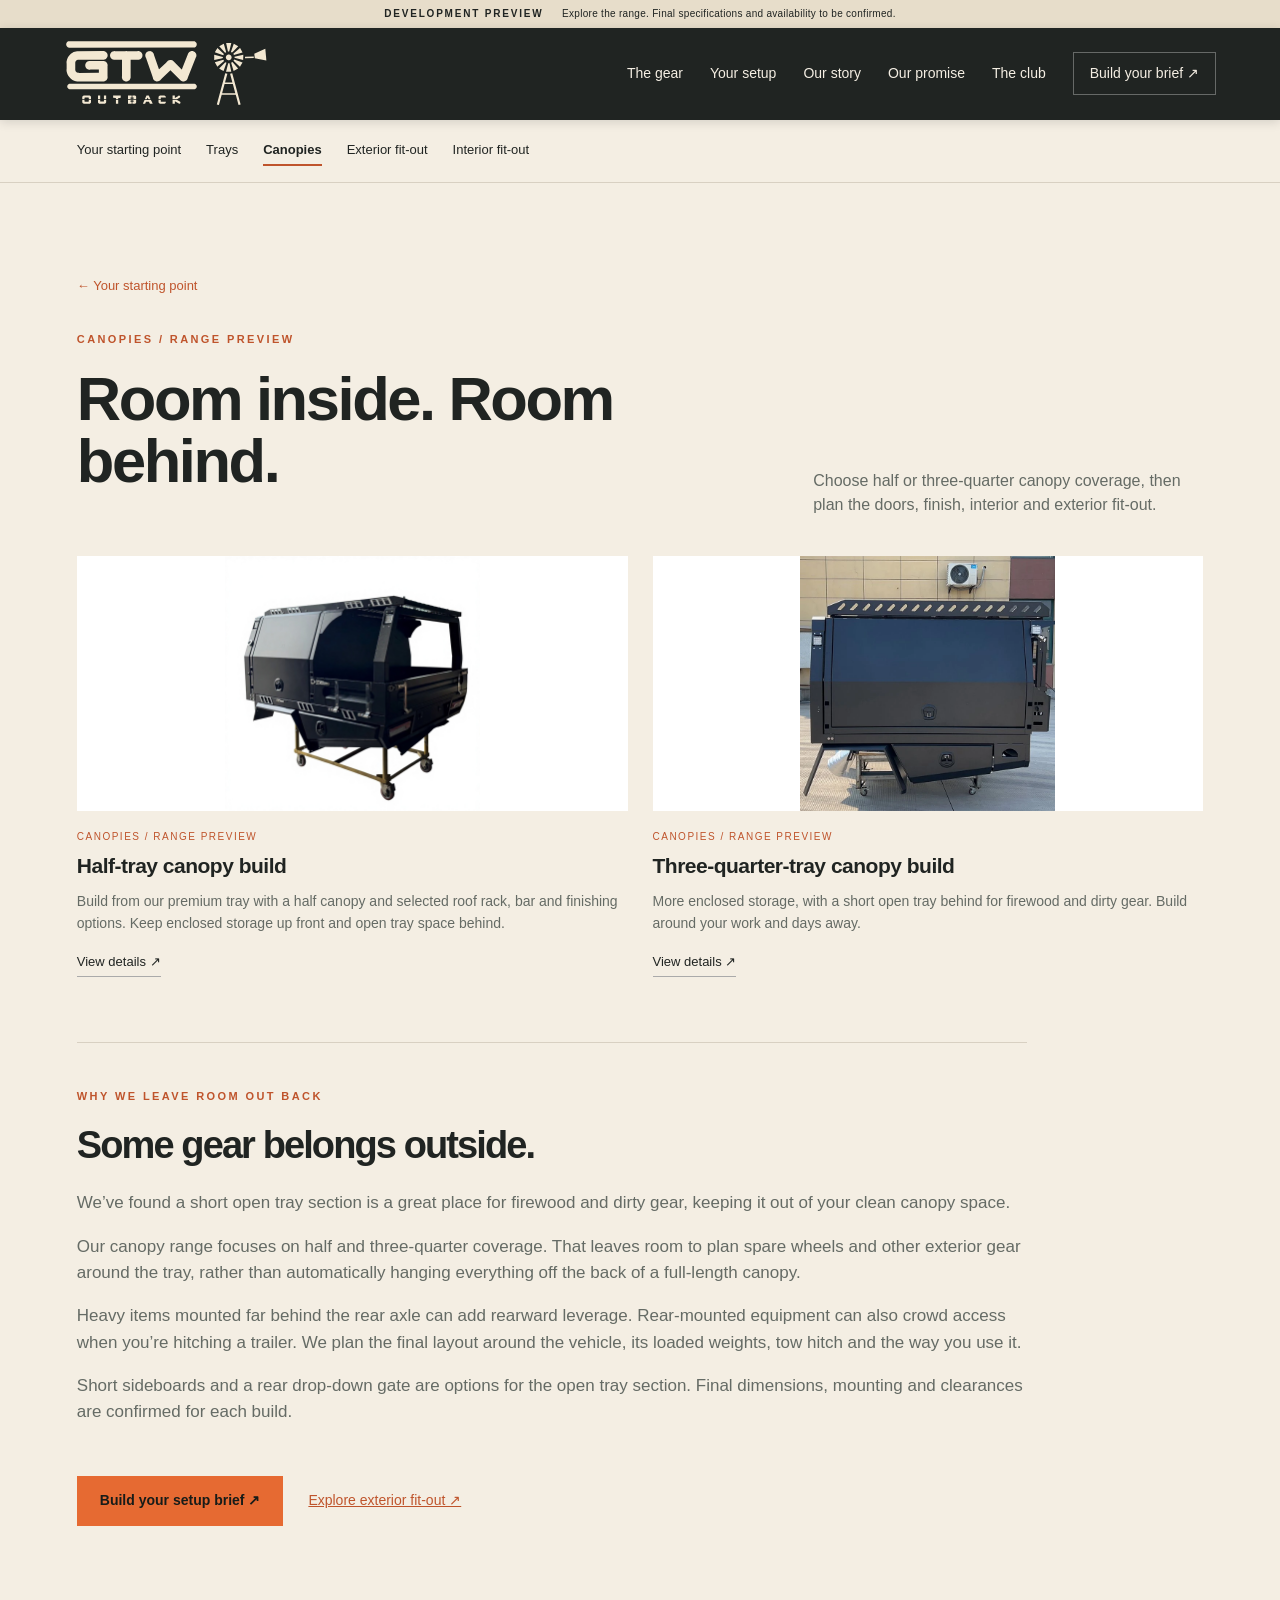
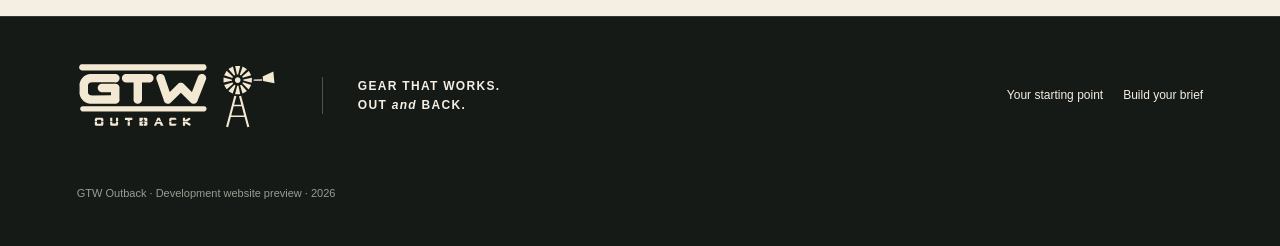
==== canopies.html @ 47a5a8a3 "Separate tray canopy exterior and interior ranges" ====
<!doctype html><html lang="en-AU"><head><meta charset="UTF-8"><meta name="viewport" content="width=device-width,initial-scale=1"><title>Canopies | GTW Outback</title><meta name="description" content="Choose half or three-quarter canopy coverage, then plan the doors, finish, interior and exterior fit-out."><link rel="stylesheet" href="style.css"></head><body data-range="Canopies"><div class="trial-bar">DEVELOPMENT PREVIEW <span>Explore the range. Final specifications and availability to be confirmed.</span></div><header><a class="brand" href="index.html" aria-label="GTW Outback home"><img src="assets/logo.svg" alt="GTW Outback"></a><button class="menu-toggle" aria-expanded="false" aria-controls="main-nav">Menu <span>☰</span></button><nav id="main-nav"><a href="gear.html">The gear</a><a href="gear.html#your-way">Your setup</a><a href="our-story.html">Our story</a><a href="gear.html#warranty">Our promise</a><a href="gear.html#club">The club</a><a class="nav-cta" href="gear.html#your-way">Build your brief ↗</a></nav></header><div class="range-navigation" role="navigation" aria-label="Product range"><a href="gear.html">Your starting point</a><a href="trays.html">Trays</a><a href="canopies.html" aria-current="page">Canopies</a><a href="exterior.html">Exterior fit-out</a><a href="interior.html">Interior fit-out</a></div><main><section class="section range-page"><a class="range-back" href="gear.html">← Your starting point</a><div class="section-head"><div><p class="eyebrow rust">CANOPIES / RANGE PREVIEW</p><h1>Room inside. Room behind.</h1></div><p>Choose half or three-quarter canopy coverage, then plan the doors, finish, interior and exterior fit-out.</p></div><div class="product-grid" id="range-grid"></div><section class="range-reason"><p class="eyebrow rust">WHY WE LEAVE ROOM OUT BACK</p><h2>Some gear belongs outside.</h2><p>We’ve found a short open tray section is a great place for firewood and dirty gear, keeping it out of your clean canopy space.</p><p>Our canopy range focuses on half and three-quarter coverage. That leaves room to plan spare wheels and other exterior gear around the tray, rather than automatically hanging everything off the back of a full-length canopy.</p><p>Heavy items mounted far behind the rear axle can add rearward leverage. Rear-mounted equipment can also crowd access when you’re hitching a trailer. We plan the final layout around the vehicle, its loaded weights, tow hitch and the way you use it.</p><p>Short sideboards and a rear drop-down gate are options for the open tray section. Final dimensions, mounting and clearances are confirmed for each build.</p></section><div class="range-next"><a class="button orange" href="gear.html#your-way">Build your setup brief ↗</a><a href="exterior.html">Explore exterior fit-out ↗</a></div></section></main><footer><img src="assets/logo.svg" alt="GTW Outback"><p>GEAR THAT WORKS.<br>OUT <em>and</em> BACK.</p><div><a href="gear.html">Your starting point</a><a href="gear.html#your-way">Build your brief</a></div><small>GTW Outback · Development website preview · 2026</small></footer><dialog id="range-dialog"><button class="close-dialog" aria-label="Close details">×</button><div id="range-detail"></div></dialog><script src="range-data.js"></script><script src="range.js"></script></body></html>
---- style.css ----
:root{--ink:#202422;--cream:#f4eee3;--rust:#bf542c;--orange:#e66a32;--muted:#656b65;--line:#d8d0c2}*{box-sizing:border-box}html{scroll-behavior:smooth;scroll-padding-top:96px}body{margin:0;background:var(--cream);color:var(--ink);font-family:Arial,Helvetica,sans-serif;font-size:16px;line-height:1.55}button,input{font:inherit}button,a,input,summary{touch-action:manipulation}button,a{ -webkit-tap-highlight-color:transparent}button{cursor:pointer}a{color:inherit;text-decoration:none}img{max-width:100%;display:block}button:focus-visible,a:focus-visible,input:focus-visible,summary:focus-visible{outline:3px solid #359ac5;outline-offset:5px}[hidden]{display:none!important}.trial-bar{padding:6px 5%;background:#e7ddca;font-size:10px;letter-spacing:1.8px;font-weight:bold;text-align:center}.trial-bar span{font-weight:normal;letter-spacing:.3px;margin-left:14px}header{background:var(--ink);color:var(--cream);height:92px;display:flex;align-items:center;justify-content:space-between;padding:14px 5%;position:sticky;top:0;z-index:20;box-shadow:0 2px 10px #0002}.brand img{width:205px}nav{display:flex;align-items:center;gap:27px;font-size:14px}nav a:hover{color:#eea174}.nav-cta{border:1px solid #ffffff50;padding:10px 16px}.menu-toggle{display:none}.hero{min-height:650px;height:calc(100vh - 120px);max-height:900px;position:relative;background:linear-gradient(90deg,#15273942,transparent 68%),url('assets/outback-hero-ute-v1.png') center 57%/cover}.hero-inner{padding:5.5% 6%;max-width:800px;color:#111}.eyebrow{font-size:11px;letter-spacing:2.4px;font-weight:700;margin:0 0 20px}.rust{color:var(--rust)}h1,h2,h3,p{margin-top:0}h1{font-size:clamp(44px,5.4vw,82px);line-height:1.02;letter-spacing:-3.5px;margin-bottom:25px}h1 em{font-weight:700}h2{font-size:clamp(35px,4vw,57px);line-height:1.08;letter-spacing:-1.9px;margin-bottom:24px}h3{font-size:25px;line-height:1.2;letter-spacing:-.5px}.hero-inner>p:not(.eyebrow){font-size:20px;line-height:1.45;max-width:480px;font-weight:600}.actions{display:flex;gap:25px;align-items:center;margin-top:30px}.button{display:inline-flex;justify-content:space-between;align-items:center;gap:28px;padding:14px 23px;border:0;font-weight:bold;font-size:14px;transition:background .2s,transform .2s}.button:hover{transform:translateY(-2px)}.light{background:var(--cream);color:var(--ink)}.orange{background:var(--orange);color:#171c19}.orange:hover{background:#f7814b}.hero-link{font-weight:bold;border-bottom:1px solid;padding:8px 0;font-size:14px}.hero-foot{position:absolute;bottom:24px;left:6%;right:6%;display:flex;justify-content:space-between;color:white;text-shadow:0 1px 5px #000;font-size:10px;letter-spacing:2px}.hero-foot a{font-size:26px}.section{padding:90px 6%}.section-head{display:flex;align-items:end;justify-content:space-between;gap:30px;margin-bottom:38px}.section-head h2{margin:0}.section-head>p{color:var(--muted);max-width:390px;margin:0}.catalogue-tools{display:flex;align-items:center;justify-content:space-between;gap:20px;border-bottom:1px solid var(--line);padding-bottom:18px}.filters{display:flex;gap:8px;flex-wrap:wrap}.filters button{border:0;background:none;padding:9px 15px;font-size:14px;color:#58605a}.filters button.active{background:var(--ink);color:var(--cream)}.search{display:flex;align-items:center;border-bottom:1px solid #858a80;min-width:190px}.search input{background:none;border:0;width:175px;padding:10px 4px;font-size:14px}.search span{font-size:26px}.catalogue-note{font-size:12px;color:var(--muted);margin:16px 0 28px}.product-grid{display:grid;grid-template-columns:repeat(3,1fr);gap:35px 25px}.product-card{padding:0;border:0;text-align:left;background:none;display:flex;flex-direction:column;color:var(--ink)}.product-image{height:255px;width:100%;background:#fff;overflow:hidden}.product-image img{width:100%;height:100%;object-fit:contain;transition:transform .4s}.product-card:hover img{transform:scale(1.05)}.product-card .category{font-size:10px;text-transform:uppercase;letter-spacing:1.5px;color:var(--rust);margin-top:18px}.product-card h3{font-size:21px;margin:8px 0}.product-card .more{font-size:13px;border-bottom:1px solid #aaa;align-self:flex-start;padding-bottom:4px}.your-way{display:grid;grid-template-columns:1fr 1fr;background:var(--ink);color:var(--cream)}.setup-photo{position:relative;min-height:900px}.setup-photo>img{height:100%;width:100%;object-fit:cover;object-position:64% center}.photo-caption{position:absolute;bottom:15px;left:20px;background:#1118;color:#fff;font-size:10px;padding:4px 8px}.setup-content{padding:65px 12% 55px}.setup-content>p{color:#c7c9bf}.lead{font-size:24px;line-height:1.4}.setup-content .lead{color:var(--cream)}fieldset{border:0;margin:25px 0;padding:0}legend,.field-label{font-size:13px;margin-bottom:12px;font-weight:bold}.choice-row{display:flex;gap:8px}.choice-row label{flex:1}.choice-row input{position:absolute;opacity:0}.choice-row span{padding:11px 5px;border:1px solid #ffffff50;display:block;text-align:center;font-size:12px;cursor:pointer}.choice-row input:checked+span{background:var(--cream);color:var(--ink)}.choice-row input:focus-visible+span{outline:3px solid #359ac5}.field-label{display:block}.field-label span{font-weight:normal;color:#a6ada3}input:not([type=radio]):not([type=checkbox]):not([type=file]){border:1px solid var(--line);padding:12px 14px;width:100%;background:#fff9;min-height:46px;color:var(--ink)}.setup-content input#vehicle{background:#ffffff0d;color:var(--cream);border-color:#ffffff50}.module-options{display:grid;grid-template-columns:1fr 1fr;gap:14px 12px;font-size:12px}.module-options label,.check{display:flex;align-items:start;gap:8px}.module-options input,.check input{accent-color:var(--orange);margin-top:4px}.brief{border-top:1px solid #ffffff30;padding-top:20px;margin:30px 0 20px}.brief .eyebrow{font-size:9px;color:#d9956d}.brief p{font-size:15px;min-height:45px;margin:10px 0}small{font-size:11px;display:block;line-height:1.5}.setup-content small{margin-top:15px;color:#aeb5ab}.form-status{font-size:13px;margin:12px 0 0}.craft-grid{display:grid;grid-template-columns:repeat(3,1fr);gap:45px;margin-top:55px}.craft-grid article{border-top:1px solid var(--ink);padding-top:20px}.craft-grid article>span{font-size:10px;letter-spacing:2px;color:var(--rust)}.craft-grid h3{margin-top:24px}.craft-grid p{font-size:15px;color:var(--muted)}.source-line{margin:35px 0 0;font-size:11px;color:var(--muted)}.text-button{border:0;background:none;color:var(--rust);text-decoration:underline;padding:0;font-size:inherit}.story{background:linear-gradient(100deg,#202422f5,#202422d9),url('assets/outback-hero.png') center/cover;color:var(--cream);display:grid;grid-template-columns:1fr 1fr;gap:80px}.story .eyebrow{color:#eba778}.story p{color:#d0d1c8}.story .lead{color:var(--cream)}.story-signoff{font-size:22px;font-weight:bold;margin:35px 0 0}.merch-grid{display:grid;grid-template-columns:repeat(3,1fr);gap:25px}.merch-grid button{background:none;border:0;text-align:left;padding:0}.merch-grid img{width:100%;height:235px;object-fit:cover}.merch-grid span{display:flex;justify-content:space-between;font-size:19px;margin-top:15px;font-weight:bold}.merch-grid b{font-weight:normal}.warranty{background:#e8dfce;position:relative;padding-right:40%}.warranty h2{font-size:52px}.warranty .lead{font-size:22px}.warranty details{border-top:1px solid #bdb4a6;padding:18px 0;font-size:14px}.warranty summary{font-weight:bold;cursor:pointer}.warranty details p{margin-top:18px;color:#555c53}.club{background:var(--ink);color:var(--cream);display:grid;grid-template-columns:1fr 1fr;gap:90px}.club .eyebrow{color:#eaa377}.club>div>p{color:#c8ccc3}.club-tabs{display:flex;gap:25px;margin-top:35px}.club-tabs button{background:none;border:0;border-bottom:2px solid transparent;color:#b3bbae;padding:12px 0;font-weight:bold;font-size:15px}.club-tabs button.active{border-color:var(--orange);color:var(--cream)}.club-form-wrap label{display:block;font-size:12px;margin:15px 0 8px}.club-form-wrap .check{display:flex;font-size:11px;margin:20px 0}.club-form-wrap small{color:#aeb5ab;margin-top:22px}.club-form-wrap input[type=file]{display:block;width:100%;padding:12px 0;font-size:12px}.club-form-wrap form>p{font-size:13px}.club-form-wrap .button{margin-top:18px}#photo-preview{height:160px;width:100%;object-fit:contain;margin:15px 0;background:#ffffff08}footer{background:#151a17;color:var(--cream);padding:45px 6%;display:flex;align-items:center;gap:45px;flex-wrap:wrap;border-top:1px solid #ffffff20}footer img{width:200px}footer p{font-size:12px;font-weight:bold;letter-spacing:1.3px;margin:0;border-left:1px solid #ffffff40;padding-left:35px}footer div{margin-left:auto;display:flex;gap:20px;font-size:12px}footer small{width:100%;color:#969e92;margin-top:10px}dialog{border:0;background:var(--cream);color:var(--ink);padding:45px;width:min(940px,92vw);max-height:90vh;overflow:auto}dialog::backdrop{background:#0d1513bd;backdrop-filter:blur(4px)}.close-dialog{position:absolute;top:8px;right:15px;border:0;background:none;font-size:32px}.detail-grid{display:grid;grid-template-columns:1fr 1fr;gap:35px}.detail-grid img{background:white;object-fit:contain;width:100%;height:340px}.detail-grid h2{font-size:35px}.detail-grid li{margin:9px 0;font-size:14px}.detail-grid ul{padding-left:18px}.detail-grid .button{margin:20px 0}.detail-grid small a{color:var(--rust);text-decoration:underline}.notes-list p{font-size:15px}.notes-list h3{font-size:21px;margin:28px 0 12px}.notes-list a{color:var(--rust);text-decoration:underline}.merch-detail img{width:100%;max-height:480px;object-fit:contain}.sr-only{position:absolute;width:1px;height:1px;padding:0;margin:-1px;overflow:hidden;clip:rect(0,0,0,0);white-space:nowrap;border:0}
@media(min-width:1500px){.section{padding-left:max(6%,calc((100vw - 1400px)/2));padding-right:max(6%,calc((100vw - 1400px)/2))}.hero-inner{padding-top:80px}}
@media(max-width:1050px){nav{gap:15px;font-size:12px}.brand img{width:175px}.nav-cta{display:none}.setup-content{padding:50px 8%}.module-options{grid-template-columns:1fr}.setup-photo{min-height:980px}.section{padding:70px 5%}.club{gap:40px}.product-image{height:220px}}
@media(max-width:700px){html{scroll-padding-top:75px}.trial-bar{font-size:9px;padding:6px 12px}.trial-bar span{display:block;margin:2px 0;letter-spacing:0}header{height:76px;padding:10px 5%}.brand img{width:165px}.menu-toggle{display:flex;gap:12px;background:none;color:var(--cream);border:1px solid #ffffff55;padding:8px 12px;font-size:12px}nav{display:none;position:absolute;top:76px;left:0;right:0;background:var(--ink);padding:25px 6%;flex-direction:column;align-items:stretch;gap:0;border-top:1px solid #ffffff20}nav.open{display:flex}nav a{padding:12px;font-size:15px}.hero{min-height:650px;height:85vh;max-height:850px;background-position:58% center}.hero-inner{padding:45px 6%;background:linear-gradient(#1e305a10,transparent)}h1{font-size:49px;letter-spacing:-2.3px}.hero-inner>p:not(.eyebrow){font-size:17px;max-width:280px}.hero .eyebrow{font-size:10px}.actions{gap:20px;flex-wrap:wrap}.hero-link{font-size:12px}.hero-foot{font-size:8px}.section{padding:60px 6%}h2{font-size:39px}.section-head{display:block}.section-head>p{margin-top:22px;font-size:14px}.catalogue-tools{align-items:start;flex-direction:column}.filters{gap:4px}.filters button{padding:8px 10px;font-size:12px}.search{width:100%}.search input{width:100%}.product-grid{grid-template-columns:1fr 1fr;gap:25px 15px}.product-image{height:165px}.product-card h3{font-size:17px}.product-card .more{font-size:11px}.catalogue-note{font-size:10px}.your-way{grid-template-columns:1fr}.setup-photo{min-height:0;height:330px}.setup-content{padding:45px 6%}.module-options{grid-template-columns:1fr 1fr}.craft-grid{grid-template-columns:1fr;gap:22px}.craft-grid h3{margin-top:13px}.craft-grid p{margin-bottom:0}.story{grid-template-columns:1fr;gap:15px}.merch-grid{grid-template-columns:1fr;gap:30px}.merch-grid img{height:auto;max-height:340px;object-fit:contain}.warranty{padding-right:6%}.warranty h2{font-size:39px}.club{grid-template-columns:1fr;gap:35px}.club-tabs{margin-top:20px}footer{gap:25px}footer img{width:160px}footer p{padding-left:18px;font-size:10px}footer div{margin:10px 0 0;flex-wrap:wrap}dialog{padding:40px 20px 25px}.detail-grid{grid-template-columns:1fr;gap:20px}.detail-grid img{height:230px}.detail-grid h2{font-size:29px}.lead{font-size:22px}}
@media(prefers-reduced-motion:reduce){html{scroll-behavior:auto}*{transition:none!important}}
@media(max-width:700px){.hero{height:680px;min-height:680px;background:linear-gradient(180deg,#3979cf 0%,#9e79ac 28%,#ee8d6a 56%,#fba44c 67%,transparent 78%),url('assets/outback-hero-ute-v1.png') center bottom/100% auto no-repeat;background-color:#e47a43}.hero-inner{padding-top:40px}.hero-foot{bottom:12px}}
.story-intro{max-width:1400px;margin:auto;padding-top:80px;padding-bottom:65px}.story-intro h1{font-size:clamp(44px,5.5vw,78px);margin-bottom:30px}.story-intro .lead{max-width:760px;color:var(--muted)}.story-landscape{height:400px;background:url('assets/outback-hero.png') center 68%/cover}.story-article{padding-top:20px;padding-bottom:50px}.story-chapter{display:grid;grid-template-columns:1fr 1.35fr;gap:80px;padding:65px 0;border-bottom:1px solid var(--line);max-width:1200px;margin:auto}.story-chapter:last-child{border-bottom:0}.story-chapter h2{font-size:clamp(30px,3.2vw,44px)}.story-chapter p{font-size:18px;line-height:1.8;color:#4e564e;margin-bottom:23px}.story-chapter .article-signoff{font-size:34px;font-weight:bold;line-height:1.2;color:var(--ink);margin:35px 0}.story-closing{background:var(--ink);color:var(--cream);display:grid;grid-template-columns:1fr 1fr;gap:70px}.story-closing>div:last-child{align-self:center;max-width:450px}.story-closing .eyebrow{color:#eaa377}nav a[aria-current=page]{color:#eea174}@media(max-width:700px){.story-intro{padding-top:50px;padding-bottom:40px}.story-intro h1{font-size:44px}.story-landscape{height:240px;background-position:60% center}.story-chapter{grid-template-columns:1fr;gap:10px;padding:40px 0}.story-chapter p{font-size:16px}.story-chapter h2 br{display:none}.story-chapter h2{font-size:33px}.story-closing{grid-template-columns:1fr;gap:15px}}

/* Original GTW mark: a large decorative stamp settles into the header. */
.brand{position:relative;display:block;flex-shrink:0}.brand>img{height:auto}.brand-word{white-space:nowrap}.brand-initial{display:inline-block;position:relative;transform-origin:50% 75%;z-index:1}.intro-controls{display:flex;gap:18px;align-items:center;margin-top:17px;font-size:11px}.intro-controls[hidden]{display:none}.intro-controls button{padding:5px 0;border:0;border-bottom:1px solid currentColor;background:transparent;color:#17221e;font-size:inherit;font-weight:700}.intro-controls button[hidden]{display:none}.intro-controls button:disabled{opacity:.6;cursor:default}
.brand-reveal{position:fixed;left:0;top:0;width:min(74vw,640px);aspect-ratio:188/64;z-index:25;pointer-events:none;opacity:0;transform-origin:top left;visibility:hidden}.brand-reveal:before{content:"";position:absolute;inset:-18px;background:#202422ed;border-radius:8px;box-shadow:0 16px 60px #0005}.reveal-mark{width:100%;height:100%;position:relative}.branding-iron{position:absolute;inset:0;opacity:0;transform-origin:center}.branding-iron img{width:100%;height:100%;filter:brightness(.45) sepia(1)}.iron-shaft{position:absolute;left:76%;top:33%;height:12px;width:180px;background:linear-gradient(#aaa394,#353a36 50%,#0b100e);border-radius:5px;transform:rotate(-35deg);transform-origin:left center;box-shadow:0 2px 4px #0005}
.intro-playing .brand-reveal{visibility:visible;animation:brand-land 1800ms cubic-bezier(.3,.7,.2,1) both}.intro-playing .brand-reveal:before{animation:brand-backing 1800ms both}.intro-playing .branding-iron{animation:iron-stamp 1100ms cubic-bezier(.2,.65,.3,1) both}.intro-playing .reveal-mark{animation:brand-burn 1400ms ease-out both}.intro-playing .brand>img{animation:header-land 1800ms both}.intro-playing .brand-initial{animation:initial-settle 650ms cubic-bezier(.2,.75,.25,1) both}.intro-playing .brand-word:nth-child(1) .brand-initial{animation-delay:1800ms}.intro-playing .brand-word:nth-child(2) .brand-initial{animation-delay:2450ms}.intro-playing .brand-word:nth-child(3) .brand-initial{animation-delay:3100ms}
@keyframes brand-land{0%{opacity:0;transform:translate(var(--brand-start-x),var(--brand-start-y)) scale(1)}10%,65%{opacity:1;transform:translate(var(--brand-start-x),var(--brand-start-y)) scale(1)}95%{opacity:1;transform:translate(var(--brand-end-x),var(--brand-end-y)) scale(var(--brand-end-scale))}100%{opacity:0;transform:translate(var(--brand-end-x),var(--brand-end-y)) scale(var(--brand-end-scale))}}
@keyframes brand-backing{0%,60%{opacity:1}85%,100%{opacity:0}}@keyframes header-land{0%,80%{opacity:.12}100%{opacity:1}}
@keyframes iron-stamp{0%{opacity:0;transform:translate(60px,-70px) scale(1.12) rotate(-5deg)}20%{opacity:1}40%,57%{opacity:1;transform:translate(0,0) scale(1) rotate(0)}100%{opacity:0;transform:translate(60px,-70px) scale(1.12) rotate(-5deg)}}
@keyframes brand-burn{0%,28%{opacity:.12;filter:brightness(.45)}40%{opacity:1;filter:sepia(1) saturate(3) drop-shadow(0 0 5px #b96132)}100%{opacity:1;filter:none}}
@keyframes initial-settle{0%{transform:scale(1);color:inherit}35%{transform:scale(1.65);color:#6e2918;text-shadow:0 2px 12px #fff4}100%{transform:scale(1);color:inherit;text-shadow:none}}
@media(max-width:700px){.brand-reveal{width:82vw}.iron-shaft{width:70px;height:8px}.intro-controls{margin-top:13px}.intro-playing .brand-initial{animation-name:initial-settle-mobile}}
@keyframes initial-settle-mobile{0%{transform:scale(1)}35%{transform:scale(1.4);color:#6e2918}100%{transform:scale(1);color:inherit}}
@media(prefers-reduced-motion:reduce){.intro-playing .brand-reveal,.intro-playing .brand>img,.intro-playing .brand-initial{animation:none!important}.brand-reveal{display:none}}

/* Landing page keeps the journey in the hero; gear is a deliberate page visit. */
.landing-page .hero{height:calc(100svh - 158px);min-height:560px;max-height:none}.landing-page .hero-foot{align-items:flex-end;bottom:24px}.landing-page .hero-foot>span{font-size:clamp(23px,2.7vw,38px);font-weight:700;line-height:1.08;letter-spacing:-.6px;text-transform:none;text-shadow:0 2px 12px #000b}.landing-page .hero-foot>a{font-size:30px;padding:8px 12px;border:1px solid #ffffff80}.landing-footer{padding:9px 6%;gap:20px;justify-content:space-between;min-height:38px}.landing-footer small{width:auto;margin:0;font-size:10px}.landing-footer>a{font-size:11px}.gear-page .range{padding-top:60px}.gear-page .range h1{font-size:clamp(35px,4vw,57px);line-height:1.08;letter-spacing:-1.9px;margin:0}
@media(max-width:700px){.landing-page .hero{height:770px;min-height:770px}.landing-page .hero-foot{bottom:155px;align-items:flex-end}.landing-page .hero-foot>span{font-size:25px;max-width:265px}.landing-page .hero-foot>a{font-size:22px;padding:5px 9px}.landing-footer{padding:12px 6%;flex-wrap:wrap}.landing-footer small{font-size:9px}.gear-page .range{padding-top:40px}}
/* Keep Replay obvious over every part of the photograph. */
.intro-controls button{min-height:44px;padding:10px 16px;border:1px solid #202422;border-radius:2px;background:#f4eee3;color:#202422;font-size:14px;font-weight:700;box-shadow:0 2px 8px #0003}.intro-controls button:hover{background:#fff9ee}.intro-controls button:focus-visible{outline:3px solid #202422;outline-offset:3px;box-shadow:0 0 0 6px #f4eee3}.intro-controls{position:relative;z-index:2}

/* Short wisps leave the heated mark just after iron contact (440ms). */
.brand-smoke{position:absolute;inset:0;pointer-events:none}.brand-smoke svg{position:absolute;left:18%;bottom:18%;width:12%;height:140%;overflow:visible;opacity:0;filter:blur(2px);transform-origin:center bottom}.brand-smoke svg:nth-child(2){left:42%}.brand-smoke svg:nth-child(3){left:65%}.brand-smoke path{fill:none;stroke:#eee5d5;stroke-width:7;stroke-linecap:round}.intro-playing .brand-smoke svg{animation:brand-smoke-rise 900ms ease-out 470ms both}.intro-playing .brand-smoke svg:nth-child(2){animation-delay:540ms}.intro-playing .brand-smoke svg:nth-child(3){animation-delay:610ms}
@keyframes brand-smoke-rise{0%{opacity:0;transform:translateY(12px) scale(.65,.5)}25%{opacity:.72}100%{opacity:0;transform:translate(-12px,-55px) scale(1.3,1.2)}}
@media(prefers-reduced-motion:reduce){.intro-playing .brand-smoke svg{animation:none!important}.brand-smoke{display:none}}

/* Forged iron from the reference: rust, open head, bracket, shaft and wood grip. */
.brand-reveal:before{background:radial-gradient(ellipse,#211b16cf 0%,#211b1680 48%,transparent 73%);inset:-34px;border-radius:50%;box-shadow:none}.branding-iron img{overflow:visible;filter:none;object-fit:contain}.branding-iron{filter:drop-shadow(5px 9px 4px #140d0980)}
@keyframes brand-burn{0%,31%{opacity:0;filter:brightness(.2)}40%,64%{opacity:1;filter:brightness(.23) sepia(.8) saturate(1.4) drop-shadow(1px 2px 1px #f2c89a80)}100%{opacity:1;filter:none}}
.branding-iron img{position:absolute;left:0;top:-68.8073%;width:100%;height:174.3119%;object-fit:fill}

/* Removed the repeated story opener; retain a readable narrative column. */
.story-copy{display:block}.story-copy>div{max-width:760px}

/* Practical experience panel follows the camping story. */
.experience-panel{background:#e8dfce;display:grid;grid-template-columns:1fr 1.15fr;gap:70px;align-items:start}.experience-panel h2{max-width:520px;margin:0}.experience-panel>div{max-width:760px}.experience-panel p{font-size:18px;line-height:1.75;color:#4e564e;margin-bottom:24px}.experience-panel p:last-child{margin-bottom:0}@media(max-width:700px){.experience-panel{grid-template-columns:1fr;gap:26px}.experience-panel p{font-size:16px}}

.canopy-features{background:#e8dfce}.feature-figure{margin:0}.feature-figure img{display:block;width:100%;height:auto;background:#111}.feature-figure figcaption{font-size:12px;color:var(--muted);margin-top:12px}.feature-figure a{display:block}.feature-figure a:focus-visible{outline:3px solid var(--rust);outline-offset:4px}

.range-paths{display:grid;grid-template-columns:repeat(3,minmax(0,1fr));gap:22px;margin-bottom:20px}.range-paths>a{display:flex;flex-direction:column;padding:25px;background:#e8dfce;border-top:2px solid var(--rust)}.range-paths .eyebrow{font-size:10px;letter-spacing:1.6px;margin-bottom:18px}.range-paths h3{font-size:24px;margin-bottom:12px}.range-paths p{font-size:14px;color:var(--muted)}.range-paths .more{font-size:13px;font-weight:bold;margin-top:auto}.range-paths>a:hover{background:#dfd3bf}.range-paths>a:focus-visible{outline:3px solid var(--rust);outline-offset:3px}.base-choices{display:grid;gap:12px;font-size:13px}.base-choices label{display:flex;align-items:start;gap:9px}.base-choices input{accent-color:var(--orange);margin-top:4px}.catalogue-note a{text-decoration:underline}
@media(max-width:700px){.range-paths{grid-template-columns:1fr;gap:14px}.range-paths>a{padding:22px}.range-paths h3{font-size:23px}}

.canopy-choice-title{font-size:clamp(28px,3vw,40px);margin:0 0 25px}.canopy-first{grid-template-columns:repeat(2,minmax(0,1fr))}#new-setup{margin-top:35px}#new-setup[hidden],#new-base-options[hidden]{display:none}.home-canopy-choice{margin-top:28px}.home-canopy-choice>p{font-size:18px;font-weight:bold;margin-bottom:0}.home-canopy-choice .actions{margin-top:10px;gap:24px;flex-wrap:wrap}
@media(max-width:700px){.canopy-first{grid-template-columns:1fr}.home-canopy-choice .actions{gap:10px 20px}}

.product-placeholder{display:flex;align-items:center;justify-content:center;flex-direction:column;gap:12px;width:100%;height:100%;padding:25px;background:#e8dfce;color:var(--ink);font-size:21px;text-align:center}.product-placeholder small{font-size:12px;color:var(--muted)}.detail-placeholder{min-height:300px}

.inclusion-detail-image{display:block;width:100%;height:auto;background:white;margin:18px 0}
.range-navigation{display:flex;gap:25px;align-items:center;flex-wrap:wrap;padding:16px 6%;border-bottom:1px solid var(--line);background:var(--cream);font-size:13px}.range-navigation a{padding:4px 0;border-bottom:2px solid transparent}.range-navigation a[aria-current=page]{border-color:var(--rust);font-weight:bold}.range-directory{display:grid;grid-template-columns:repeat(2,minmax(0,1fr));gap:22px;margin-top:45px}.range-directory>a{background:#e8dfce;border-top:2px solid var(--rust);padding:30px;display:flex;flex-direction:column}.range-directory h3{font-size:30px;margin-bottom:12px}.range-directory p{color:var(--muted);font-size:15px}.range-directory>a>span:last-child{margin-top:auto;font-size:13px;font-weight:bold}.range-directory>a:hover{background:#dfd3bf}.range-directory>a:focus-visible{outline:3px solid var(--rust);outline-offset:3px}.range-page h1{font-size:clamp(40px,4.8vw,68px);letter-spacing:-2.4px;max-width:720px}.range-back{display:inline-block;font-size:13px;color:var(--rust);margin-bottom:35px}.range-page .product-grid{margin-top:35px}.card-description{font-size:14px;line-height:1.55;color:var(--muted);margin:5px 0 18px}.product-card .more{margin-top:auto}.product-image svg{width:100%;height:100%;display:block;overflow:hidden}.range-detail-photo>svg{display:block;width:100%;height:340px;background:white;overflow:hidden}.range-detail-photo small{margin-top:12px;color:var(--muted)}.range-callout{background:#e8dfce;padding:28px;margin:30px 0}.range-callout h3{font-size:24px;margin-bottom:14px}.range-callout p{font-size:15px;max-width:900px}.range-callout a{font-size:14px;color:var(--rust);text-decoration:underline}.range-reason{border-top:1px solid var(--line);margin-top:65px;padding-top:45px;max-width:950px}.range-reason h2{font-size:38px}.range-reason p:not(.eyebrow){font-size:17px;color:var(--muted)}.range-next{display:flex;gap:25px;align-items:center;flex-wrap:wrap;margin-top:50px}.range-next>a:not(.button){font-size:14px;color:var(--rust);text-decoration:underline}
body[data-range="Canopies"] #range-grid,body[data-range="Trays"] #range-grid{grid-template-columns:repeat(2,minmax(0,1fr))}
@media(max-width:700px){.range-navigation{gap:10px 18px;padding:13px 6%;font-size:12px}.range-directory{grid-template-columns:1fr}.range-directory>a{padding:24px}.range-directory h3{font-size:27px}.range-page h1{font-size:43px;letter-spacing:-1.8px}.range-callout{padding:22px}.range-reason h2{font-size:32px}.range-reason p:not(.eyebrow){font-size:15px}.card-description{font-size:12px}.range-detail-photo>svg{height:260px}}
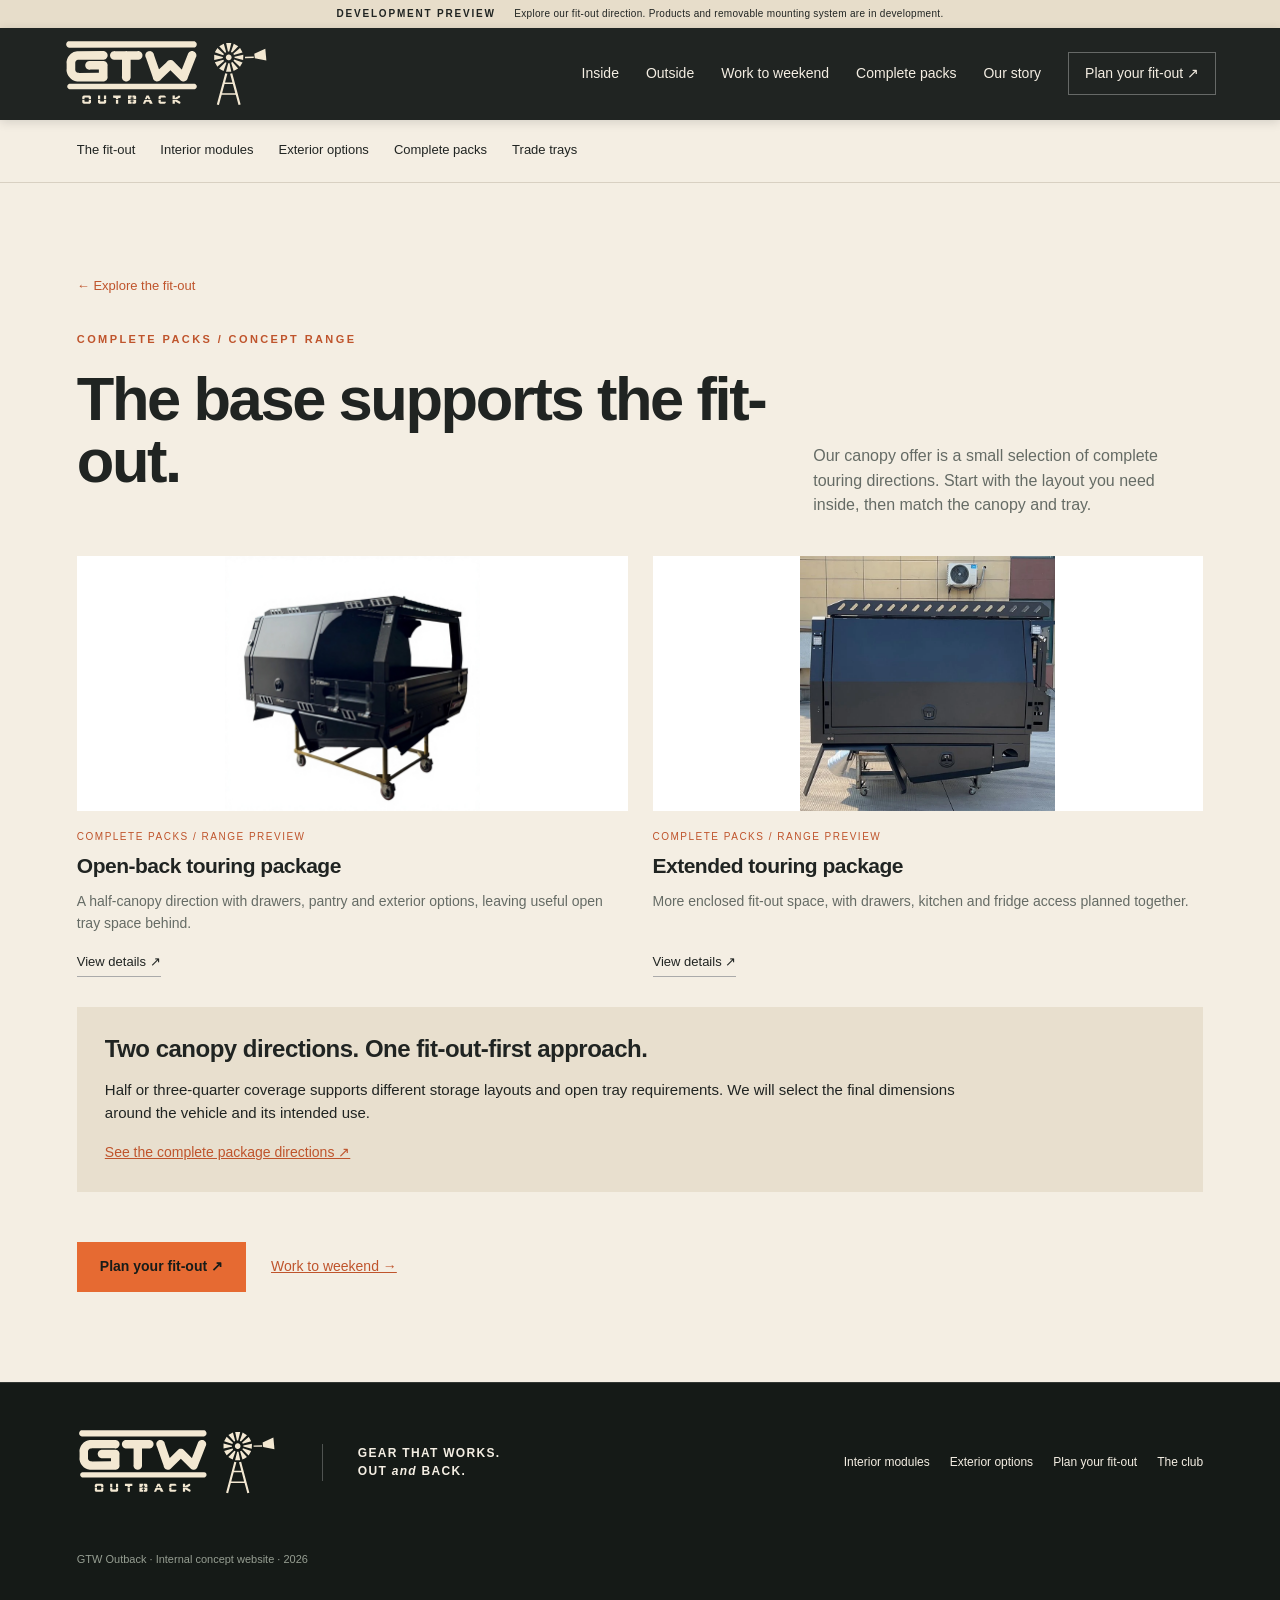
==== commit 04deb0b4: "Refocus website on modular fit-outs and work-to-weekend packages" ====
--- a/canopies.html
+++ b/canopies.html
@@ -1 +1,2 @@
-<!doctype html><html lang="en-AU"><head><meta charset="UTF-8"><meta name="viewport" content="width=device-width,initial-scale=1"><title>Canopies | GTW Outback</title><meta name="description" content="Choose half or three-quarter canopy coverage, then plan the doors, finish, interior and exterior fit-out."><link rel="stylesheet" href="style.css"></head><body data-range="Canopies"><div class="trial-bar">DEVELOPMENT PREVIEW <span>Explore the range. Final specifications and availability to be confirmed.</span></div><header><a class="brand" href="index.html" aria-label="GTW Outback home"><img src="assets/logo.svg" alt="GTW Outback"></a><button class="menu-toggle" aria-expanded="false" aria-controls="main-nav">Menu <span>☰</span></button><nav id="main-nav"><a href="gear.html">The gear</a><a href="gear.html#your-way">Your setup</a><a href="our-story.html">Our story</a><a href="gear.html#warranty">Our promise</a><a href="gear.html#club">The club</a><a class="nav-cta" href="gear.html#your-way">Build your brief ↗</a></nav></header><div class="range-navigation" role="navigation" aria-label="Product range"><a href="gear.html">Your starting point</a><a href="trays.html">Trays</a><a href="canopies.html" aria-current="page">Canopies</a><a href="exterior.html">Exterior fit-out</a><a href="interior.html">Interior fit-out</a></div><main><section class="section range-page"><a class="range-back" href="gear.html">← Your starting point</a><div class="section-head"><div><p class="eyebrow rust">CANOPIES / RANGE PREVIEW</p><h1>Room inside. Room behind.</h1></div><p>Choose half or three-quarter canopy coverage, then plan the doors, finish, interior and exterior fit-out.</p></div><div class="product-grid" id="range-grid"></div><section class="range-reason"><p class="eyebrow rust">WHY WE LEAVE ROOM OUT BACK</p><h2>Some gear belongs outside.</h2><p>We’ve found a short open tray section is a great place for firewood and dirty gear, keeping it out of your clean canopy space.</p><p>Our canopy range focuses on half and three-quarter coverage. That leaves room to plan spare wheels and other exterior gear around the tray, rather than automatically hanging everything off the back of a full-length canopy.</p><p>Heavy items mounted far behind the rear axle can add rearward leverage. Rear-mounted equipment can also crowd access when you’re hitching a trailer. We plan the final layout around the vehicle, its loaded weights, tow hitch and the way you use it.</p><p>Short sideboards and a rear drop-down gate are options for the open tray section. Final dimensions, mounting and clearances are confirmed for each build.</p></section><div class="range-next"><a class="button orange" href="gear.html#your-way">Build your setup brief ↗</a><a href="exterior.html">Explore exterior fit-out ↗</a></div></section></main><footer><img src="assets/logo.svg" alt="GTW Outback"><p>GEAR THAT WORKS.<br>OUT <em>and</em> BACK.</p><div><a href="gear.html">Your starting point</a><a href="gear.html#your-way">Build your brief</a></div><small>GTW Outback · Development website preview · 2026</small></footer><dialog id="range-dialog"><button class="close-dialog" aria-label="Close details">×</button><div id="range-detail"></div></dialog><script src="range-data.js"></script><script src="range.js"></script></body></html>+<!doctype html><html lang="en-AU"><head><meta charset="UTF-8"><meta name="viewport" content="width=device-width,initial-scale=1"><meta name="description" content="Our canopy offer is a small selection of complete touring directions. Start with the layout you need inside, then match the canopy and tray."><title>The base supports the fit-out. | GTW Outback</title><link rel="stylesheet" href="style.css"></head><body data-range="Complete packs"><div class="trial-bar">DEVELOPMENT PREVIEW <span>Explore our fit-out direction. Products and removable mounting system are in development.</span></div>
+<header><a class="brand" href="index.html" aria-label="GTW Outback home"><img src="assets/logo.svg" alt="GTW Outback"></a><button class="menu-toggle" aria-expanded="false" aria-controls="main-nav">Menu <span>☰</span></button><nav id="main-nav"><a href="interior.html">Inside</a><a href="exterior.html">Outside</a><a href="gear.html#work-weekend">Work to weekend</a><a href="packs.html">Complete packs</a><a href="our-story.html">Our story</a><a class="nav-cta" href="gear.html#your-way">Plan your fit-out ↗</a></nav></header><div class="range-navigation" role="navigation" aria-label="Product range"><a href="gear.html">The fit-out</a><a href="interior.html">Interior modules</a><a href="exterior.html">Exterior options</a><a href="packs.html">Complete packs</a><a href="trays.html">Trade trays</a></div><main><section class="section range-page"><a class="range-back" href="gear.html">← Explore the fit-out</a><div class="section-head"><div><p class="eyebrow rust">COMPLETE PACKS / CONCEPT RANGE</p><h1>The base supports the fit-out.</h1></div><p>Our canopy offer is a small selection of complete touring directions. Start with the layout you need inside, then match the canopy and tray.</p></div><div class="product-grid" id="range-grid"></div><div class="range-callout"><h3>Two canopy directions. One fit-out-first approach.</h3><p>Half or three-quarter coverage supports different storage layouts and open tray requirements. We will select the final dimensions around the vehicle and its intended use.</p><a href="packs.html">See the complete package directions ↗</a></div><div class="range-next"><a class="button orange" href="gear.html#your-way">Plan your fit-out ↗</a><a href="gear.html#work-weekend">Work to weekend →</a></div></section></main><footer><img src="assets/logo.svg" alt="GTW Outback"><p>GEAR THAT WORKS.<br>OUT <em>and</em> BACK.</p><div><a href="interior.html">Interior modules</a><a href="exterior.html">Exterior options</a><a href="gear.html#your-way">Plan your fit-out</a><a href="gear.html#club">The club</a></div><small>GTW Outback · Internal concept website · 2026</small></footer><dialog id="range-dialog"><button class="close-dialog" aria-label="Close details">×</button><div id="range-detail"></div></dialog><script src="range-data.js"></script><script src="range.js"></script></body></html>
--- a/style.css
+++ b/style.css
@@ -4,7 +4,7 @@
 @media(max-width:700px){html{scroll-padding-top:75px}.trial-bar{font-size:9px;padding:6px 12px}.trial-bar span{display:block;margin:2px 0;letter-spacing:0}header{height:76px;padding:10px 5%}.brand img{width:165px}.menu-toggle{display:flex;gap:12px;background:none;color:var(--cream);border:1px solid #ffffff55;padding:8px 12px;font-size:12px}nav{display:none;position:absolute;top:76px;left:0;right:0;background:var(--ink);padding:25px 6%;flex-direction:column;align-items:stretch;gap:0;border-top:1px solid #ffffff20}nav.open{display:flex}nav a{padding:12px;font-size:15px}.hero{min-height:650px;height:85vh;max-height:850px;background-position:58% center}.hero-inner{padding:45px 6%;background:linear-gradient(#1e305a10,transparent)}h1{font-size:49px;letter-spacing:-2.3px}.hero-inner>p:not(.eyebrow){font-size:17px;max-width:280px}.hero .eyebrow{font-size:10px}.actions{gap:20px;flex-wrap:wrap}.hero-link{font-size:12px}.hero-foot{font-size:8px}.section{padding:60px 6%}h2{font-size:39px}.section-head{display:block}.section-head>p{margin-top:22px;font-size:14px}.catalogue-tools{align-items:start;flex-direction:column}.filters{gap:4px}.filters button{padding:8px 10px;font-size:12px}.search{width:100%}.search input{width:100%}.product-grid{grid-template-columns:1fr 1fr;gap:25px 15px}.product-image{height:165px}.product-card h3{font-size:17px}.product-card .more{font-size:11px}.catalogue-note{font-size:10px}.your-way{grid-template-columns:1fr}.setup-photo{min-height:0;height:330px}.setup-content{padding:45px 6%}.module-options{grid-template-columns:1fr 1fr}.craft-grid{grid-template-columns:1fr;gap:22px}.craft-grid h3{margin-top:13px}.craft-grid p{margin-bottom:0}.story{grid-template-columns:1fr;gap:15px}.merch-grid{grid-template-columns:1fr;gap:30px}.merch-grid img{height:auto;max-height:340px;object-fit:contain}.warranty{padding-right:6%}.warranty h2{font-size:39px}.club{grid-template-columns:1fr;gap:35px}.club-tabs{margin-top:20px}footer{gap:25px}footer img{width:160px}footer p{padding-left:18px;font-size:10px}footer div{margin:10px 0 0;flex-wrap:wrap}dialog{padding:40px 20px 25px}.detail-grid{grid-template-columns:1fr;gap:20px}.detail-grid img{height:230px}.detail-grid h2{font-size:29px}.lead{font-size:22px}}
 @media(prefers-reduced-motion:reduce){html{scroll-behavior:auto}*{transition:none!important}}
 @media(max-width:700px){.hero{height:680px;min-height:680px;background:linear-gradient(180deg,#3979cf 0%,#9e79ac 28%,#ee8d6a 56%,#fba44c 67%,transparent 78%),url('assets/outback-hero-ute-v1.png') center bottom/100% auto no-repeat;background-color:#e47a43}.hero-inner{padding-top:40px}.hero-foot{bottom:12px}}
-.story-intro{max-width:1400px;margin:auto;padding-top:80px;padding-bottom:65px}.story-intro h1{font-size:clamp(44px,5.5vw,78px);margin-bottom:30px}.story-intro .lead{max-width:760px;color:var(--muted)}.story-landscape{height:400px;background:url('assets/outback-hero.png') center 68%/cover}.story-article{padding-top:20px;padding-bottom:50px}.story-chapter{display:grid;grid-template-columns:1fr 1.35fr;gap:80px;padding:65px 0;border-bottom:1px solid var(--line);max-width:1200px;margin:auto}.story-chapter:last-child{border-bottom:0}.story-chapter h2{font-size:clamp(30px,3.2vw,44px)}.story-chapter p{font-size:18px;line-height:1.8;color:#4e564e;margin-bottom:23px}.story-chapter .article-signoff{font-size:34px;font-weight:bold;line-height:1.2;color:var(--ink);margin:35px 0}.story-closing{background:var(--ink);color:var(--cream);display:grid;grid-template-columns:1fr 1fr;gap:70px}.story-closing>div:last-child{align-self:center;max-width:450px}.story-closing .eyebrow{color:#eaa377}nav a[aria-current=page]{color:#eea174}@media(max-width:700px){.story-intro{padding-top:50px;padding-bottom:40px}.story-intro h1{font-size:44px}.story-landscape{height:240px;background-position:60% center}.story-chapter{grid-template-columns:1fr;gap:10px;padding:40px 0}.story-chapter p{font-size:16px}.story-chapter h2 br{display:none}.story-chapter h2{font-size:33px}.story-closing{grid-template-columns:1fr;gap:15px}}
+.story-intro{max-width:1400px;margin:auto;padding-top:80px;padding-bottom:65px}.story-intro h1{font-size:clamp(44px,5.5vw,78px);margin-bottom:30px}.story-intro .lead{max-width:760px;color:var(--muted)}.story-landscape{height:400px;background:url('assets/outback-hero.png') center 68%/cover}.story-article{padding-top:20px;padding-bottom:50px}.story-chapter{display:block;padding:52px 0;border-bottom:1px solid var(--line);max-width:820px;margin:auto}.story-chapter:last-child{border-bottom:0}.story-chapter h2{font-size:clamp(32px,3.6vw,46px);line-height:1.12;max-width:820px;margin:0 0 26px;color:var(--ink)}.story-chapter p{font-size:18px;line-height:1.75;color:#4e564e;margin-bottom:22px}.story-chapter>div>p:last-child{margin-bottom:0}.story-chapter .article-signoff{font-size:34px;font-weight:bold;line-height:1.2;color:var(--ink);margin:35px 0}.story-closing{background:var(--ink);color:var(--cream);display:block}.story-closing>div{max-width:820px;margin:0 auto}.story-closing>div:last-child{max-width:820px;margin-top:26px}.story-closing>div:last-child>p{max-width:680px}.story-closing .eyebrow{color:#eaa377}nav a[aria-current=page]{color:#eea174}@media(max-width:700px){.story-intro{padding-top:50px;padding-bottom:40px}.story-intro h1{font-size:44px}.story-landscape{height:240px;background-position:60% center}.story-chapter{grid-template-columns:1fr;gap:10px;padding:40px 0}.story-chapter p{font-size:16px}.story-chapter h2 br{display:none}.story-chapter h2{font-size:33px}.story-closing{grid-template-columns:1fr;gap:15px}}
 
 /* Original GTW mark: a large decorative stamp settles into the header. */
 .brand{position:relative;display:block;flex-shrink:0}.brand>img{height:auto}.brand-word{white-space:nowrap}.brand-initial{display:inline-block;position:relative;transform-origin:50% 75%;z-index:1}.intro-controls{display:flex;gap:18px;align-items:center;margin-top:17px;font-size:11px}.intro-controls[hidden]{display:none}.intro-controls button{padding:5px 0;border:0;border-bottom:1px solid currentColor;background:transparent;color:#17221e;font-size:inherit;font-weight:700}.intro-controls button[hidden]{display:none}.intro-controls button:disabled{opacity:.6;cursor:default}
@@ -39,7 +39,7 @@
 .story-copy{display:block}.story-copy>div{max-width:760px}
 
 /* Practical experience panel follows the camping story. */
-.experience-panel{background:#e8dfce;display:grid;grid-template-columns:1fr 1.15fr;gap:70px;align-items:start}.experience-panel h2{max-width:520px;margin:0}.experience-panel>div{max-width:760px}.experience-panel p{font-size:18px;line-height:1.75;color:#4e564e;margin-bottom:24px}.experience-panel p:last-child{margin-bottom:0}@media(max-width:700px){.experience-panel{grid-template-columns:1fr;gap:26px}.experience-panel p{font-size:16px}}
+.experience-panel{background:#e8dfce;display:block}.experience-panel h2{max-width:820px;margin:0 auto 26px;font-size:clamp(32px,3.6vw,46px);line-height:1.12}.experience-panel>div{max-width:820px;margin:0 auto}.experience-panel p{font-size:18px;line-height:1.75;color:#4e564e;margin-bottom:24px}.experience-panel p:last-child{margin-bottom:0}@media(max-width:700px){.experience-panel{grid-template-columns:1fr;gap:26px}.experience-panel p{font-size:16px}}
 
 .canopy-features{background:#e8dfce}.feature-figure{margin:0}.feature-figure img{display:block;width:100%;height:auto;background:#111}.feature-figure figcaption{font-size:12px;color:var(--muted);margin-top:12px}.feature-figure a{display:block}.feature-figure a:focus-visible{outline:3px solid var(--rust);outline-offset:4px}
 
@@ -55,3 +55,8 @@
 .range-navigation{display:flex;gap:25px;align-items:center;flex-wrap:wrap;padding:16px 6%;border-bottom:1px solid var(--line);background:var(--cream);font-size:13px}.range-navigation a{padding:4px 0;border-bottom:2px solid transparent}.range-navigation a[aria-current=page]{border-color:var(--rust);font-weight:bold}.range-directory{display:grid;grid-template-columns:repeat(2,minmax(0,1fr));gap:22px;margin-top:45px}.range-directory>a{background:#e8dfce;border-top:2px solid var(--rust);padding:30px;display:flex;flex-direction:column}.range-directory h3{font-size:30px;margin-bottom:12px}.range-directory p{color:var(--muted);font-size:15px}.range-directory>a>span:last-child{margin-top:auto;font-size:13px;font-weight:bold}.range-directory>a:hover{background:#dfd3bf}.range-directory>a:focus-visible{outline:3px solid var(--rust);outline-offset:3px}.range-page h1{font-size:clamp(40px,4.8vw,68px);letter-spacing:-2.4px;max-width:720px}.range-back{display:inline-block;font-size:13px;color:var(--rust);margin-bottom:35px}.range-page .product-grid{margin-top:35px}.card-description{font-size:14px;line-height:1.55;color:var(--muted);margin:5px 0 18px}.product-card .more{margin-top:auto}.product-image svg{width:100%;height:100%;display:block;overflow:hidden}.range-detail-photo>svg{display:block;width:100%;height:340px;background:white;overflow:hidden}.range-detail-photo small{margin-top:12px;color:var(--muted)}.range-callout{background:#e8dfce;padding:28px;margin:30px 0}.range-callout h3{font-size:24px;margin-bottom:14px}.range-callout p{font-size:15px;max-width:900px}.range-callout a{font-size:14px;color:var(--rust);text-decoration:underline}.range-reason{border-top:1px solid var(--line);margin-top:65px;padding-top:45px;max-width:950px}.range-reason h2{font-size:38px}.range-reason p:not(.eyebrow){font-size:17px;color:var(--muted)}.range-next{display:flex;gap:25px;align-items:center;flex-wrap:wrap;margin-top:50px}.range-next>a:not(.button){font-size:14px;color:var(--rust);text-decoration:underline}
 body[data-range="Canopies"] #range-grid,body[data-range="Trays"] #range-grid{grid-template-columns:repeat(2,minmax(0,1fr))}
 @media(max-width:700px){.range-navigation{gap:10px 18px;padding:13px 6%;font-size:12px}.range-directory{grid-template-columns:1fr}.range-directory>a{padding:24px}.range-directory h3{font-size:27px}.range-page h1{font-size:43px;letter-spacing:-1.8px}.range-callout{padding:22px}.range-reason h2{font-size:32px}.range-reason p:not(.eyebrow){font-size:15px}.card-description{font-size:12px}.range-detail-photo>svg{height:260px}}
+/* Fit-out-first concept: retain the Outback palette and approved brand assets. */
+.fitout-home .hero-inner{max-width:900px;padding-top:55px}.fitout-home .hero h1{font-size:clamp(58px,6.2vw,94px);max-width:700px;margin-bottom:20px}.fitout-home .hero-inner>.hero-position{font-size:25px;max-width:640px}.fitout-home .hero-inner>.hero-description{font-size:17px;line-height:1.55;max-width:510px}.fitout-home .hero-foot>span{font-size:clamp(21px,2.2vw,32px);letter-spacing:0}.fitout-home .intro-controls{margin-top:14px}.fitout-home .hero .eyebrow{font-size:10px;letter-spacing:1.8px}.fitout-home .hero{min-height:760px}.fitout-intro{padding-top:65px}.fitout-intro .section-head h1{font-size:clamp(44px,5vw,74px);letter-spacing:-2.8px}.fitout-directory{display:grid;grid-template-columns:1.35fr 1fr;gap:26px}.fitout-feature{position:relative;min-height:630px;background:var(--ink);color:var(--cream);overflow:hidden;display:flex;align-items:flex-end}.fitout-feature>img{position:absolute;width:100%;height:100%;object-fit:cover;inset:0;transition:transform .5s}.fitout-feature:after{content:"";position:absolute;inset:0;background:linear-gradient(transparent 20%,#111a13d9 100%)}.fitout-feature>div{position:relative;z-index:1;padding:35px}.fitout-feature h2{font-size:clamp(30px,3vw,44px);margin-bottom:15px}.fitout-feature p{font-size:15px;max-width:400px;color:#eee7db}.fitout-feature .eyebrow{color:#f3b18b}.fitout-feature .more,.fitout-secondary .more{font-size:14px;font-weight:bold;border-bottom:1px solid;padding-bottom:4px}.fitout-feature:hover>img{transform:scale(1.025)}.fitout-secondary{display:flex;flex-direction:column;gap:26px}.fitout-secondary>a{background:#e8dfce;display:grid;grid-template-columns:1fr;flex:1}.fitout-secondary>a>img{width:100%;height:190px;object-fit:cover;object-position:center 38%;background:white}.fitout-secondary>a>div{padding:25px 30px}.fitout-secondary h3{font-size:27px}.fitout-secondary p{font-size:14px;color:var(--muted)}.fitout-secondary .eyebrow{font-size:10px;margin-bottom:13px}.fitout-secondary a:last-child{background:#ddd1bb}.work-weekend{background:var(--ink);color:var(--cream)}.work-weekend .section-head>p{color:#c0c6bd}.work-weekend .eyebrow{color:#eaa377}.changeover-layout{display:grid;grid-template-columns:1.12fr 1fr;gap:55px;align-items:center}.changeover-visual{position:relative;min-width:0}.changeover-visual img{width:100%;height:420px;object-fit:cover}.changeover-copy p{font-size:16px;color:#c0c6bd}.changeover-copy h3{font-size:34px;margin:25px 0 15px}.mode-tabs{display:flex;border-bottom:1px solid #ffffff40;gap:24px}.mode-tabs button{border:0;border-bottom:3px solid transparent;padding:12px 0;background:none;color:#c0c6bd;font-size:14px;font-weight:bold}.mode-tabs button.active{border-color:var(--orange);color:white}.changeover-copy .concept-label{display:inline-block;padding:5px 8px;border:1px solid #eaa37780;color:#f4bc96;font-size:9px;letter-spacing:1.2px;margin:10px 0 12px}.changeover-copy .hero-link{font-size:13px;color:#f4eee3}.campaign-line{font-size:clamp(24px,3vw,39px);font-weight:bold;border-top:1px solid #ffffff30;margin:45px 0 0;padding-top:30px;letter-spacing:-.7px}.mounting-section{background:#e8dfce}.mounting-options{display:grid;grid-template-columns:1fr 1fr;gap:30px}.mounting-options article{border-top:2px solid var(--rust);padding:30px;background:var(--cream)}.mounting-options .option-number{font-size:10px;letter-spacing:1.8px;font-weight:bold;color:var(--rust)}.mounting-options h3{font-size:32px;margin-top:20px}.mounting-options p,.mounting-options li{font-size:15px;color:#555d55}.mounting-options ul{padding-left:19px;margin:20px 0 26px}.mounting-options li{margin-bottom:8px}.mounting-options a{font-size:14px;font-weight:bold;border-bottom:1px solid}.complete-teaser{display:grid;grid-template-columns:1fr 1fr;gap:50px;align-items:center}.complete-teaser>div{max-width:580px}.complete-teaser>img{width:100%;height:410px;object-fit:contain;background:white}.complete-teaser p{color:var(--muted);font-size:17px}.complete-teaser .eyebrow{font-size:11px;color:var(--rust)}.pack-grid{display:grid;grid-template-columns:repeat(3,minmax(0,1fr));gap:25px}.pack-card{background:#e8dfce;display:flex;flex-direction:column;min-width:0}.pack-card>img{width:100%;height:270px;object-fit:contain;background:white}.pack-card:nth-child(2)>img{object-fit:cover}.pack-card>div{padding:27px;display:flex;flex-direction:column;flex:1}.pack-card h2{font-size:30px;letter-spacing:-1px}.pack-card p{font-size:15px;color:var(--muted)}.pack-card .eyebrow{font-size:10px;color:var(--rust)}.pack-card .button{margin-top:auto;gap:10px;font-size:12px}.pack-link{font-size:12px;text-decoration:underline;margin-top:17px}.packs-page h1{font-size:clamp(45px,5vw,74px)}.fitout-page .setup-photo{min-height:0}.fitout-page .setup-photo>img{object-position:47% center}.fitout-page .setup-content{padding-left:9%;padding-right:9%}.fitout-page .your-way{align-items:stretch}body[data-range="Complete packs"] #range-grid{grid-template-columns:repeat(2,minmax(0,1fr))}.fitout-directory a:focus-visible{outline:3px solid var(--rust);outline-offset:5px}
+@media(min-width:701px) and (max-width:1050px){.fitout-directory{grid-template-columns:1fr 1fr}.changeover-layout{gap:30px}.changeover-visual img{height:360px}.pack-grid{grid-template-columns:1fr}.pack-card{display:grid;grid-template-columns:1fr 1fr}.pack-card>img{height:100%;min-height:300px}.complete-teaser{gap:30px}.fitout-home .hero-inner{padding-top:40px}.fitout-home .hero{min-height:750px}}
+@media(max-width:700px){.fitout-home .hero{height:820px;min-height:820px}.fitout-home .hero-inner{padding:35px 6%}.fitout-home .hero h1{font-size:62px;letter-spacing:-2.6px}.fitout-home .hero-inner>.hero-position{font-size:21px;max-width:320px}.fitout-home .hero-inner>.hero-description{font-size:15px;max-width:320px}.fitout-home .hero .eyebrow{font-size:8px;letter-spacing:1px}.fitout-home .actions{align-items:flex-start;gap:12px;flex-direction:column;margin-top:20px}.fitout-home .hero-foot{bottom:65px}.fitout-home .hero-foot>span{font-size:24px;max-width:270px}.fitout-home .intro-controls{margin-top:15px}.fitout-home .intro-controls button{font-size:12px;min-height:40px}.fitout-directory,.changeover-layout,.mounting-options,.complete-teaser,.pack-grid{grid-template-columns:1fr}.fitout-intro .section-head h1{font-size:47px}.fitout-feature{min-height:520px}.fitout-feature>div{padding:27px}.fitout-feature h2{font-size:35px}.fitout-secondary>a>img{height:190px}.changeover-layout{gap:25px}.changeover-visual img{height:290px}.changeover-copy h3{font-size:30px}.work-weekend h2{font-size:37px}.mounting-options article{padding:25px}.complete-teaser{gap:28px}.complete-teaser>img{height:300px}.pack-card>img{height:250px}.pack-card>div{padding:26px}.pack-card h2{font-size:30px}.fitout-page .setup-photo{height:330px}.fitout-page .setup-content{padding:40px 6%}body[data-range="Interior"] #range-grid{grid-template-columns:1fr}body[data-range="Trays"] #range-grid,body[data-range="Complete packs"] #range-grid{grid-template-columns:1fr}.range-navigation{font-size:11px;gap:10px 16px}}
+@media(max-width:700px){.fitout-home .hero h1{font-size:52px;letter-spacing:-2px}.fitout-home .hero{height:790px;min-height:790px}}
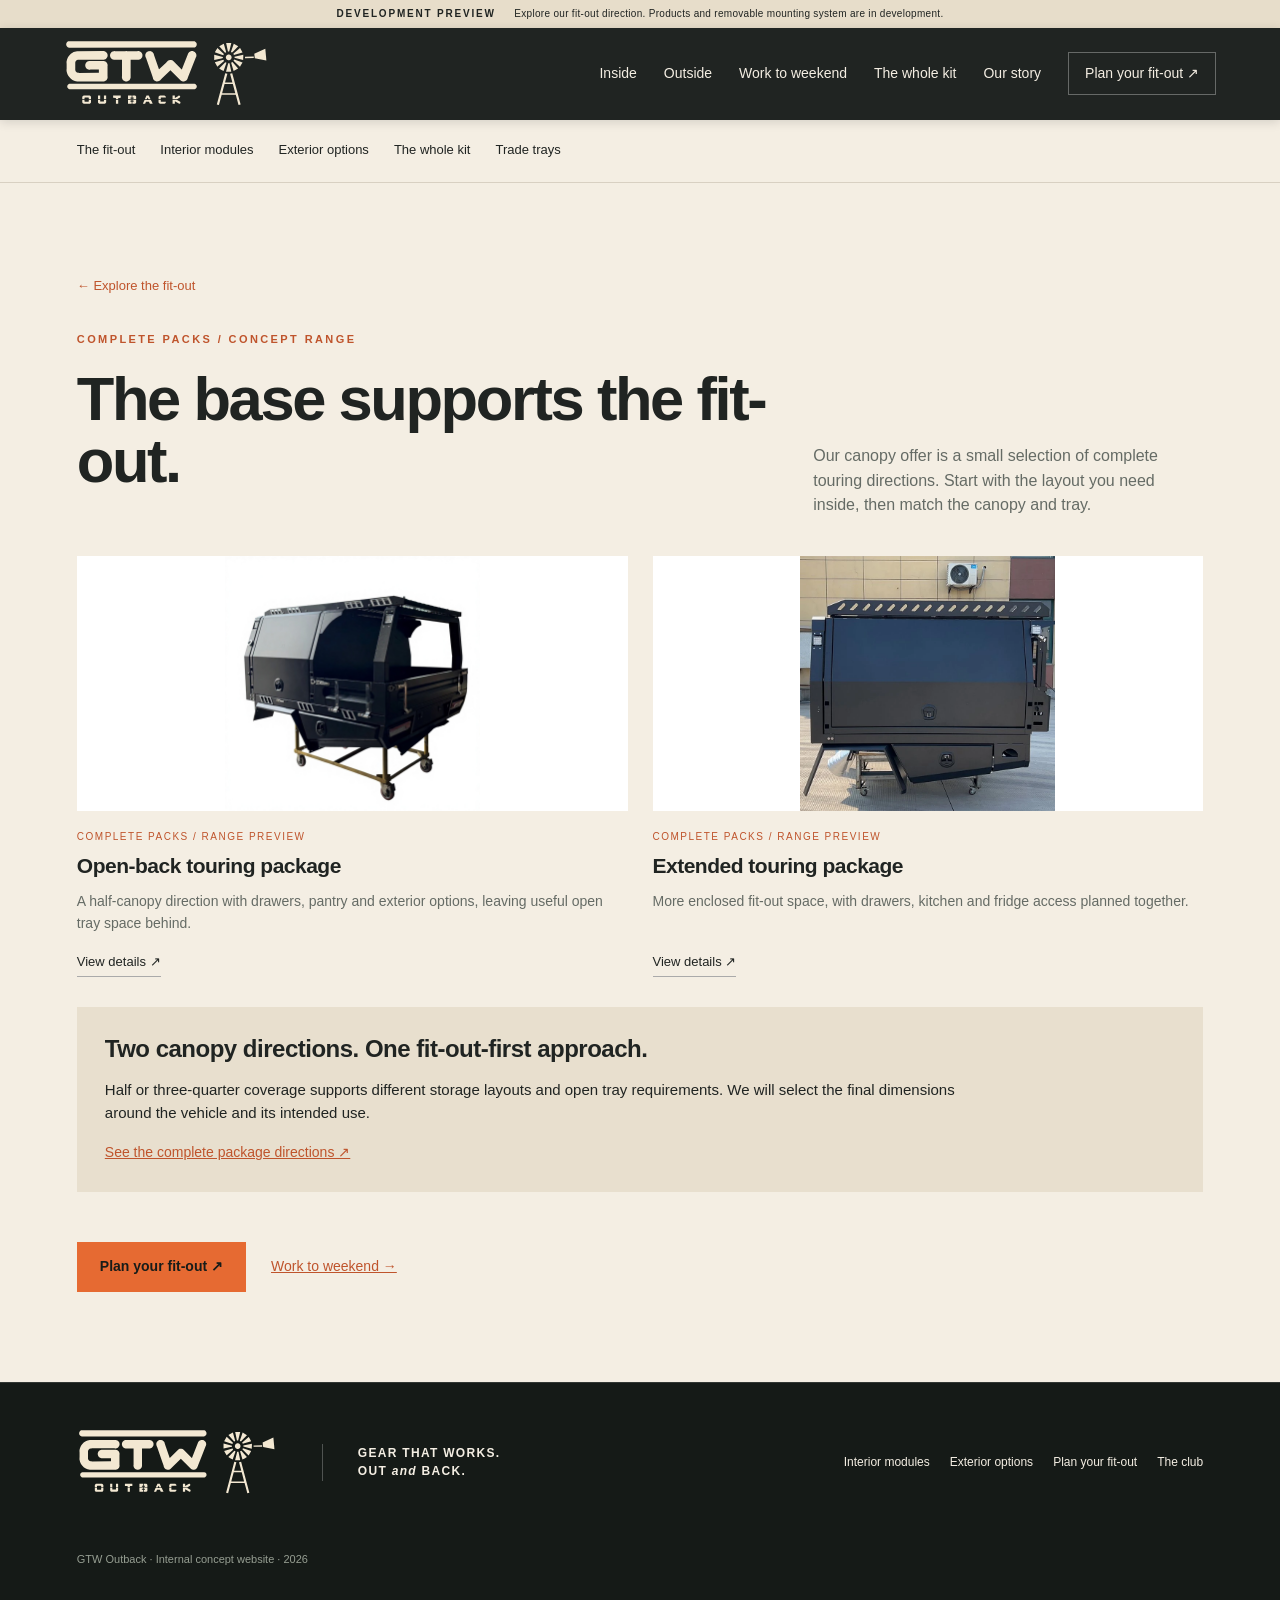
==== commit f3651bfc: "Add canopy sorted messaging and whole kit package offer" ====
--- a/canopies.html
+++ b/canopies.html
@@ -1,2 +1,2 @@
 <!doctype html><html lang="en-AU"><head><meta charset="UTF-8"><meta name="viewport" content="width=device-width,initial-scale=1"><meta name="description" content="Our canopy offer is a small selection of complete touring directions. Start with the layout you need inside, then match the canopy and tray."><title>The base supports the fit-out. | GTW Outback</title><link rel="stylesheet" href="style.css"></head><body data-range="Complete packs"><div class="trial-bar">DEVELOPMENT PREVIEW <span>Explore our fit-out direction. Products and removable mounting system are in development.</span></div>
-<header><a class="brand" href="index.html" aria-label="GTW Outback home"><img src="assets/logo.svg" alt="GTW Outback"></a><button class="menu-toggle" aria-expanded="false" aria-controls="main-nav">Menu <span>☰</span></button><nav id="main-nav"><a href="interior.html">Inside</a><a href="exterior.html">Outside</a><a href="gear.html#work-weekend">Work to weekend</a><a href="packs.html">Complete packs</a><a href="our-story.html">Our story</a><a class="nav-cta" href="gear.html#your-way">Plan your fit-out ↗</a></nav></header><div class="range-navigation" role="navigation" aria-label="Product range"><a href="gear.html">The fit-out</a><a href="interior.html">Interior modules</a><a href="exterior.html">Exterior options</a><a href="packs.html">Complete packs</a><a href="trays.html">Trade trays</a></div><main><section class="section range-page"><a class="range-back" href="gear.html">← Explore the fit-out</a><div class="section-head"><div><p class="eyebrow rust">COMPLETE PACKS / CONCEPT RANGE</p><h1>The base supports the fit-out.</h1></div><p>Our canopy offer is a small selection of complete touring directions. Start with the layout you need inside, then match the canopy and tray.</p></div><div class="product-grid" id="range-grid"></div><div class="range-callout"><h3>Two canopy directions. One fit-out-first approach.</h3><p>Half or three-quarter coverage supports different storage layouts and open tray requirements. We will select the final dimensions around the vehicle and its intended use.</p><a href="packs.html">See the complete package directions ↗</a></div><div class="range-next"><a class="button orange" href="gear.html#your-way">Plan your fit-out ↗</a><a href="gear.html#work-weekend">Work to weekend →</a></div></section></main><footer><img src="assets/logo.svg" alt="GTW Outback"><p>GEAR THAT WORKS.<br>OUT <em>and</em> BACK.</p><div><a href="interior.html">Interior modules</a><a href="exterior.html">Exterior options</a><a href="gear.html#your-way">Plan your fit-out</a><a href="gear.html#club">The club</a></div><small>GTW Outback · Internal concept website · 2026</small></footer><dialog id="range-dialog"><button class="close-dialog" aria-label="Close details">×</button><div id="range-detail"></div></dialog><script src="range-data.js"></script><script src="range.js"></script></body></html>+<header><a class="brand" href="index.html" aria-label="GTW Outback home"><img src="assets/logo.svg" alt="GTW Outback"></a><button class="menu-toggle" aria-expanded="false" aria-controls="main-nav">Menu <span>☰</span></button><nav id="main-nav"><a href="interior.html">Inside</a><a href="exterior.html">Outside</a><a href="gear.html#work-weekend">Work to weekend</a><a href="packs.html">The whole kit</a><a href="our-story.html">Our story</a><a class="nav-cta" href="gear.html#your-way">Plan your fit-out ↗</a></nav></header><div class="range-navigation" role="navigation" aria-label="Product range"><a href="gear.html">The fit-out</a><a href="interior.html">Interior modules</a><a href="exterior.html">Exterior options</a><a href="packs.html">The whole kit</a><a href="trays.html">Trade trays</a></div><main><section class="section range-page"><a class="range-back" href="gear.html">← Explore the fit-out</a><div class="section-head"><div><p class="eyebrow rust">COMPLETE PACKS / CONCEPT RANGE</p><h1>The base supports the fit-out.</h1></div><p>Our canopy offer is a small selection of complete touring directions. Start with the layout you need inside, then match the canopy and tray.</p></div><div class="product-grid" id="range-grid"></div><div class="range-callout"><h3>Two canopy directions. One fit-out-first approach.</h3><p>Half or three-quarter coverage supports different storage layouts and open tray requirements. We will select the final dimensions around the vehicle and its intended use.</p><a href="packs.html">See the complete package directions ↗</a></div><div class="range-next"><a class="button orange" href="gear.html#your-way">Plan your fit-out ↗</a><a href="gear.html#work-weekend">Work to weekend →</a></div></section></main><footer><img src="assets/logo.svg" alt="GTW Outback"><p>GEAR THAT WORKS.<br>OUT <em>and</em> BACK.</p><div><a href="interior.html">Interior modules</a><a href="exterior.html">Exterior options</a><a href="gear.html#your-way">Plan your fit-out</a><a href="gear.html#club">The club</a></div><small>GTW Outback · Internal concept website · 2026</small></footer><dialog id="range-dialog"><button class="close-dialog" aria-label="Close details">×</button><div id="range-detail"></div></dialog><script src="range-data.js"></script><script src="range.js"></script></body></html>
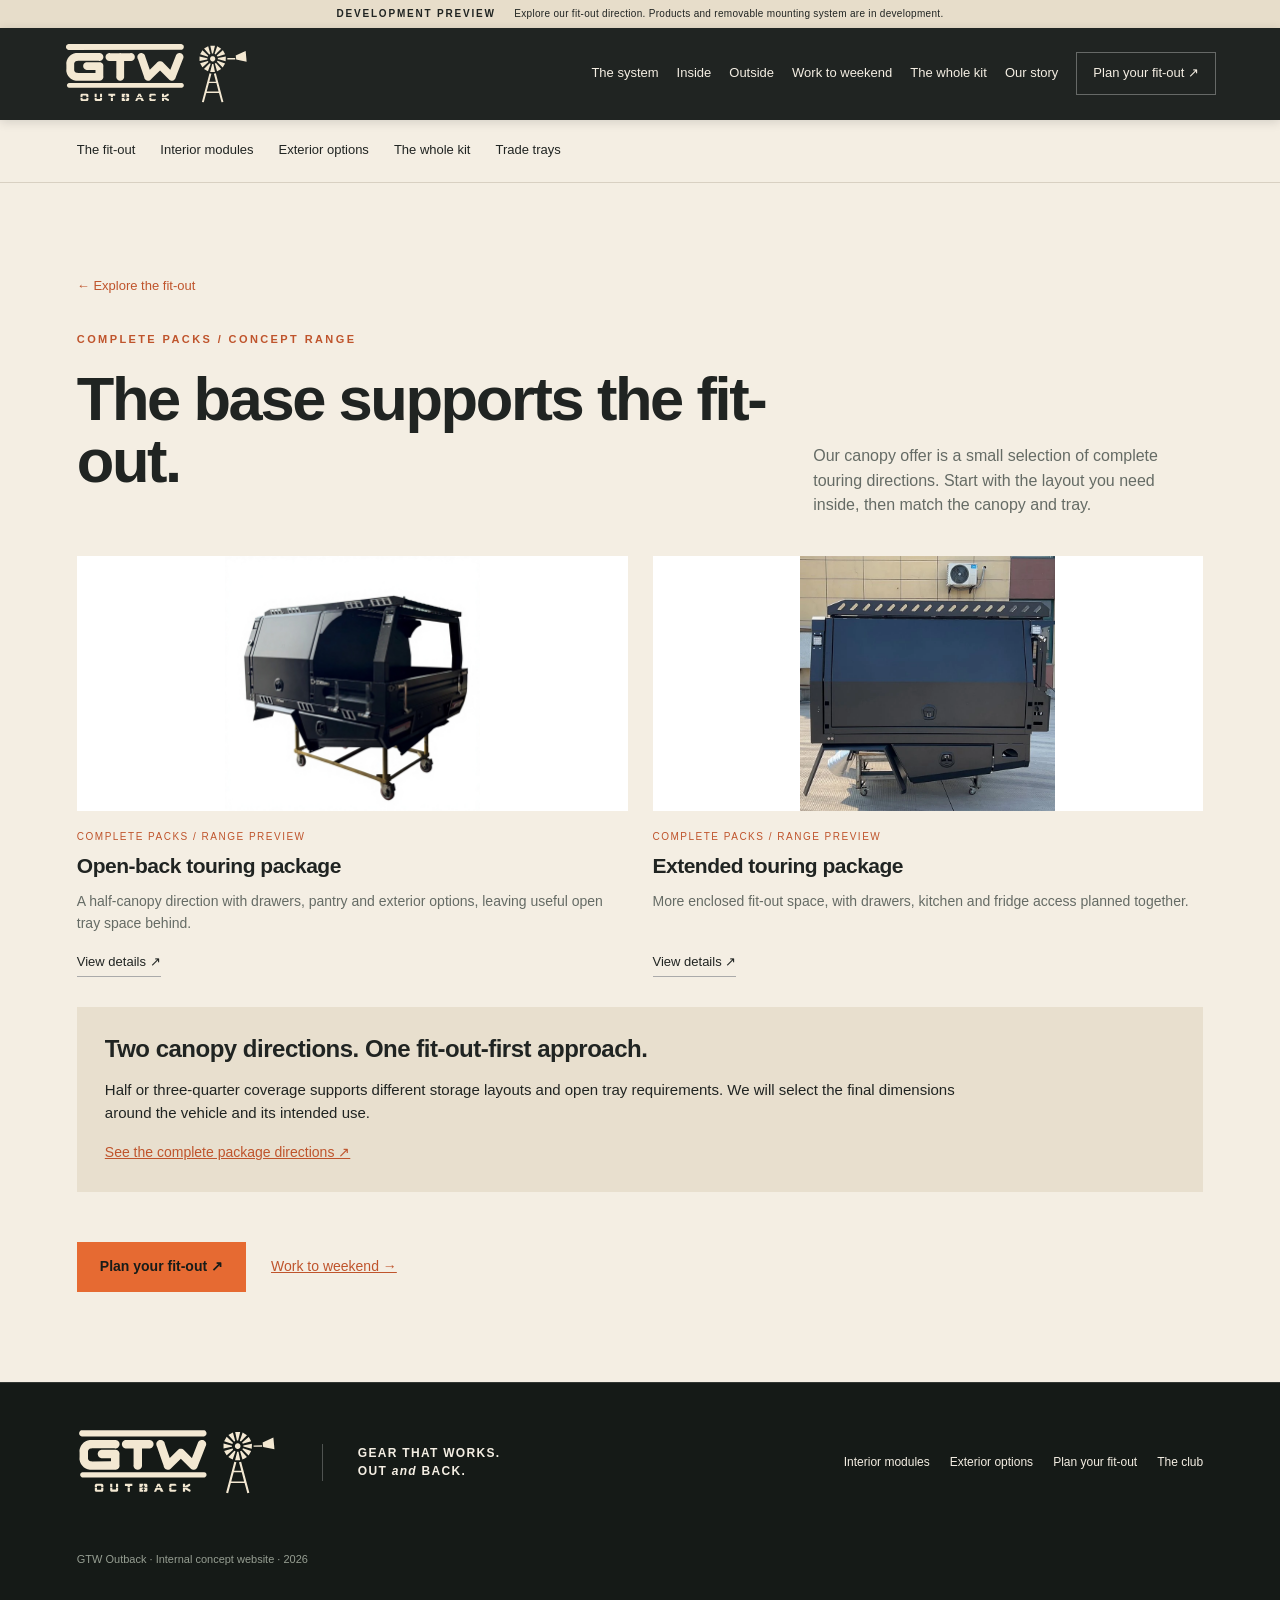
==== commit 27ff6b13: "Make interlocking fit-out the hero with branded module and fascia concepts" ====
--- a/canopies.html
+++ b/canopies.html
@@ -1,2 +1,2 @@
 <!doctype html><html lang="en-AU"><head><meta charset="UTF-8"><meta name="viewport" content="width=device-width,initial-scale=1"><meta name="description" content="Our canopy offer is a small selection of complete touring directions. Start with the layout you need inside, then match the canopy and tray."><title>The base supports the fit-out. | GTW Outback</title><link rel="stylesheet" href="style.css"></head><body data-range="Complete packs"><div class="trial-bar">DEVELOPMENT PREVIEW <span>Explore our fit-out direction. Products and removable mounting system are in development.</span></div>
-<header><a class="brand" href="index.html" aria-label="GTW Outback home"><img src="assets/logo.svg" alt="GTW Outback"></a><button class="menu-toggle" aria-expanded="false" aria-controls="main-nav">Menu <span>☰</span></button><nav id="main-nav"><a href="interior.html">Inside</a><a href="exterior.html">Outside</a><a href="gear.html#work-weekend">Work to weekend</a><a href="packs.html">The whole kit</a><a href="our-story.html">Our story</a><a class="nav-cta" href="gear.html#your-way">Plan your fit-out ↗</a></nav></header><div class="range-navigation" role="navigation" aria-label="Product range"><a href="gear.html">The fit-out</a><a href="interior.html">Interior modules</a><a href="exterior.html">Exterior options</a><a href="packs.html">The whole kit</a><a href="trays.html">Trade trays</a></div><main><section class="section range-page"><a class="range-back" href="gear.html">← Explore the fit-out</a><div class="section-head"><div><p class="eyebrow rust">COMPLETE PACKS / CONCEPT RANGE</p><h1>The base supports the fit-out.</h1></div><p>Our canopy offer is a small selection of complete touring directions. Start with the layout you need inside, then match the canopy and tray.</p></div><div class="product-grid" id="range-grid"></div><div class="range-callout"><h3>Two canopy directions. One fit-out-first approach.</h3><p>Half or three-quarter coverage supports different storage layouts and open tray requirements. We will select the final dimensions around the vehicle and its intended use.</p><a href="packs.html">See the complete package directions ↗</a></div><div class="range-next"><a class="button orange" href="gear.html#your-way">Plan your fit-out ↗</a><a href="gear.html#work-weekend">Work to weekend →</a></div></section></main><footer><img src="assets/logo.svg" alt="GTW Outback"><p>GEAR THAT WORKS.<br>OUT <em>and</em> BACK.</p><div><a href="interior.html">Interior modules</a><a href="exterior.html">Exterior options</a><a href="gear.html#your-way">Plan your fit-out</a><a href="gear.html#club">The club</a></div><small>GTW Outback · Internal concept website · 2026</small></footer><dialog id="range-dialog"><button class="close-dialog" aria-label="Close details">×</button><div id="range-detail"></div></dialog><script src="range-data.js"></script><script src="range.js"></script></body></html>+<header><a class="brand" href="index.html" aria-label="GTW Outback home"><img src="assets/logo.svg" alt="GTW Outback"></a><button class="menu-toggle" aria-expanded="false" aria-controls="main-nav">Menu <span>☰</span></button><nav id="main-nav"><a href="system.html">The system</a><a href="interior.html">Inside</a><a href="exterior.html">Outside</a><a href="gear.html#work-weekend">Work to weekend</a><a href="packs.html">The whole kit</a><a href="our-story.html">Our story</a><a class="nav-cta" href="gear.html#your-way">Plan your fit-out ↗</a></nav></header><div class="range-navigation" role="navigation" aria-label="Product range"><a href="gear.html">The fit-out</a><a href="interior.html">Interior modules</a><a href="exterior.html">Exterior options</a><a href="packs.html">The whole kit</a><a href="trays.html">Trade trays</a></div><main><section class="section range-page"><a class="range-back" href="gear.html">← Explore the fit-out</a><div class="section-head"><div><p class="eyebrow rust">COMPLETE PACKS / CONCEPT RANGE</p><h1>The base supports the fit-out.</h1></div><p>Our canopy offer is a small selection of complete touring directions. Start with the layout you need inside, then match the canopy and tray.</p></div><div class="product-grid" id="range-grid"></div><div class="range-callout"><h3>Two canopy directions. One fit-out-first approach.</h3><p>Half or three-quarter coverage supports different storage layouts and open tray requirements. We will select the final dimensions around the vehicle and its intended use.</p><a href="packs.html">See the complete package directions ↗</a></div><div class="range-next"><a class="button orange" href="gear.html#your-way">Plan your fit-out ↗</a><a href="gear.html#work-weekend">Work to weekend →</a></div></section></main><footer><img src="assets/logo.svg" alt="GTW Outback"><p>GEAR THAT WORKS.<br>OUT <em>and</em> BACK.</p><div><a href="interior.html">Interior modules</a><a href="exterior.html">Exterior options</a><a href="gear.html#your-way">Plan your fit-out</a><a href="gear.html#club">The club</a></div><small>GTW Outback · Internal concept website · 2026</small></footer><dialog id="range-dialog"><button class="close-dialog" aria-label="Close details">×</button><div id="range-detail"></div></dialog><script src="range-data.js"></script><script src="range.js"></script></body></html>
--- a/style.css
+++ b/style.css
@@ -60,3 +60,10 @@
 @media(min-width:701px) and (max-width:1050px){.fitout-directory{grid-template-columns:1fr 1fr}.changeover-layout{gap:30px}.changeover-visual img{height:360px}.pack-grid{grid-template-columns:1fr}.pack-card{display:grid;grid-template-columns:1fr 1fr}.pack-card>img{height:100%;min-height:300px}.complete-teaser{gap:30px}.fitout-home .hero-inner{padding-top:40px}.fitout-home .hero{min-height:750px}}
 @media(max-width:700px){.fitout-home .hero{height:820px;min-height:820px}.fitout-home .hero-inner{padding:35px 6%}.fitout-home .hero h1{font-size:62px;letter-spacing:-2.6px}.fitout-home .hero-inner>.hero-position{font-size:21px;max-width:320px}.fitout-home .hero-inner>.hero-description{font-size:15px;max-width:320px}.fitout-home .hero .eyebrow{font-size:8px;letter-spacing:1px}.fitout-home .actions{align-items:flex-start;gap:12px;flex-direction:column;margin-top:20px}.fitout-home .hero-foot{bottom:65px}.fitout-home .hero-foot>span{font-size:24px;max-width:270px}.fitout-home .intro-controls{margin-top:15px}.fitout-home .intro-controls button{font-size:12px;min-height:40px}.fitout-directory,.changeover-layout,.mounting-options,.complete-teaser,.pack-grid{grid-template-columns:1fr}.fitout-intro .section-head h1{font-size:47px}.fitout-feature{min-height:520px}.fitout-feature>div{padding:27px}.fitout-feature h2{font-size:35px}.fitout-secondary>a>img{height:190px}.changeover-layout{gap:25px}.changeover-visual img{height:290px}.changeover-copy h3{font-size:30px}.work-weekend h2{font-size:37px}.mounting-options article{padding:25px}.complete-teaser{gap:28px}.complete-teaser>img{height:300px}.pack-card>img{height:250px}.pack-card>div{padding:26px}.pack-card h2{font-size:30px}.fitout-page .setup-photo{height:330px}.fitout-page .setup-content{padding:40px 6%}body[data-range="Interior"] #range-grid{grid-template-columns:1fr}body[data-range="Trays"] #range-grid,body[data-range="Complete packs"] #range-grid{grid-template-columns:1fr}.range-navigation{font-size:11px;gap:10px 16px}}
 @media(max-width:700px){.fitout-home .hero h1{font-size:52px;letter-spacing:-2px}.fitout-home .hero{height:790px;min-height:790px}}
+
+/* Interlocking system: the lead product story. */
+.system-spotlight{display:grid;grid-template-columns:.85fr 1.2fr;gap:50px;align-items:center;background:#e8dfce}.system-spotlight-copy{max-width:540px}.system-spotlight h1,.system-spotlight h2{font-size:clamp(40px,4.8vw,70px);line-height:1.04;letter-spacing:-2.3px}.system-spotlight p{color:#545c54;font-size:17px}.system-product-image{display:block;background:#ece4d8}.system-product-image img{width:100%;height:auto}.system-spotlight .button{margin-top:12px}.system-intro{padding-top:65px;padding-bottom:55px}.system-intro .section-head{align-items:center}.system-intro h1{font-size:clamp(46px,6vw,84px)}.system-lead{max-width:390px;color:var(--muted)}.system-lead>p{font-size:18px}.system-lead .hero-link{color:var(--ink);display:inline-block}.system-hero-image{margin:0;background:#e8dfce}.system-hero-image>img{width:100%;max-height:750px;object-fit:contain}.system-hero-image figcaption{padding:14px 20px;font-size:12px;color:#586057}.system-facts{display:grid;grid-template-columns:repeat(3,1fr);gap:25px;border-top:1px solid var(--line);margin-top:30px;padding-top:25px}.system-facts span{font-size:13px;color:var(--muted)}.system-facts b{display:block;color:var(--ink);font-size:17px;margin-bottom:5px}.system-method{background:var(--ink);color:var(--cream)}.system-method .section-head>p{color:#c0c6bd}.system-method .eyebrow{color:#eaa377}.system-steps{display:grid;grid-template-columns:repeat(3,minmax(0,1fr));gap:35px;margin-bottom:50px}.system-steps article{border-top:1px solid #ffffff40;padding-top:23px}.system-steps span{color:#eaa377;font-size:11px;font-weight:bold;letter-spacing:1.3px}.system-steps h3{margin-top:17px;font-size:28px}.system-steps p{color:#c0c6bd;font-size:15px}.system-section-layout{display:grid;grid-template-columns:1.3fr 1fr;gap:45px;align-items:center}.system-section-layout figure{margin:0;background:var(--cream);color:var(--ink)}.system-section-layout figure img{width:100%}.system-section-layout figcaption{padding:0 22px 20px;font-size:11px;color:var(--muted)}.system-section-layout>div>p:not(.eyebrow){color:#c0c6bd;font-size:15px}.system-section-layout h3{font-size:31px}.system-detail-image{display:block;background:#eee5d5}.system-detail-image img{width:100%;height:auto}.system-image-note{font-size:12px;color:var(--muted);text-align:right;margin-top:12px}.system-fascia-copy{display:grid;grid-template-columns:repeat(3,minmax(0,1fr));gap:35px;margin-top:35px}.system-fascia-copy h3{font-size:24px}.system-fascia-copy p{font-size:15px;color:var(--muted)}.system-options{background:#e8dfce}.system-options .mounting-options article>p:last-child{margin-bottom:0}.system-spotlight .eyebrow{font-size:10px;color:var(--rust)}
+@media(min-width:701px){nav{gap:18px;font-size:13px}.brand img{width:185px}}
+@media(min-width:701px) and (max-width:1100px){nav{gap:11px;font-size:11px}.nav-cta{padding:10px}.brand img{width:160px}.system-spotlight{gap:25px}.system-spotlight h1,.system-spotlight h2{font-size:46px}.system-spotlight p{font-size:15px}}
+@media(max-width:700px){.system-spotlight{grid-template-columns:1fr;gap:30px;padding-top:45px;padding-bottom:45px}.system-spotlight h1,.system-spotlight h2{font-size:45px}.system-spotlight p{font-size:15px}.system-product-image{margin:0 -6.8%}.system-intro{padding-top:45px}.system-intro h1{font-size:48px;letter-spacing:-2px}.system-intro .section-head{display:block}.system-lead>p{font-size:16px}.system-hero-image{margin:0 -6.8%}.system-hero-image figcaption{padding:13px 6%;font-size:11px}.system-facts{grid-template-columns:1fr;gap:18px}.system-facts b{font-size:16px}.system-facts span{font-size:12px}.system-steps,.system-section-layout,.system-fascia-copy{grid-template-columns:1fr;gap:26px}.system-steps{margin-bottom:35px}.system-steps h3{font-size:25px}.system-section-layout h3{font-size:28px}.system-section-layout figcaption{padding:0 15px 15px}.system-fascia-copy{gap:15px}.system-detail-image{margin:0 -6.8%}.system-fascia h2,.system-method h2,.system-options h2{font-size:38px}.system-options .actions{flex-wrap:wrap}.system-page .section-head{align-items:start}}
+.mounting-inclusion{font-size:13px;color:var(--muted);margin-bottom:14px}
